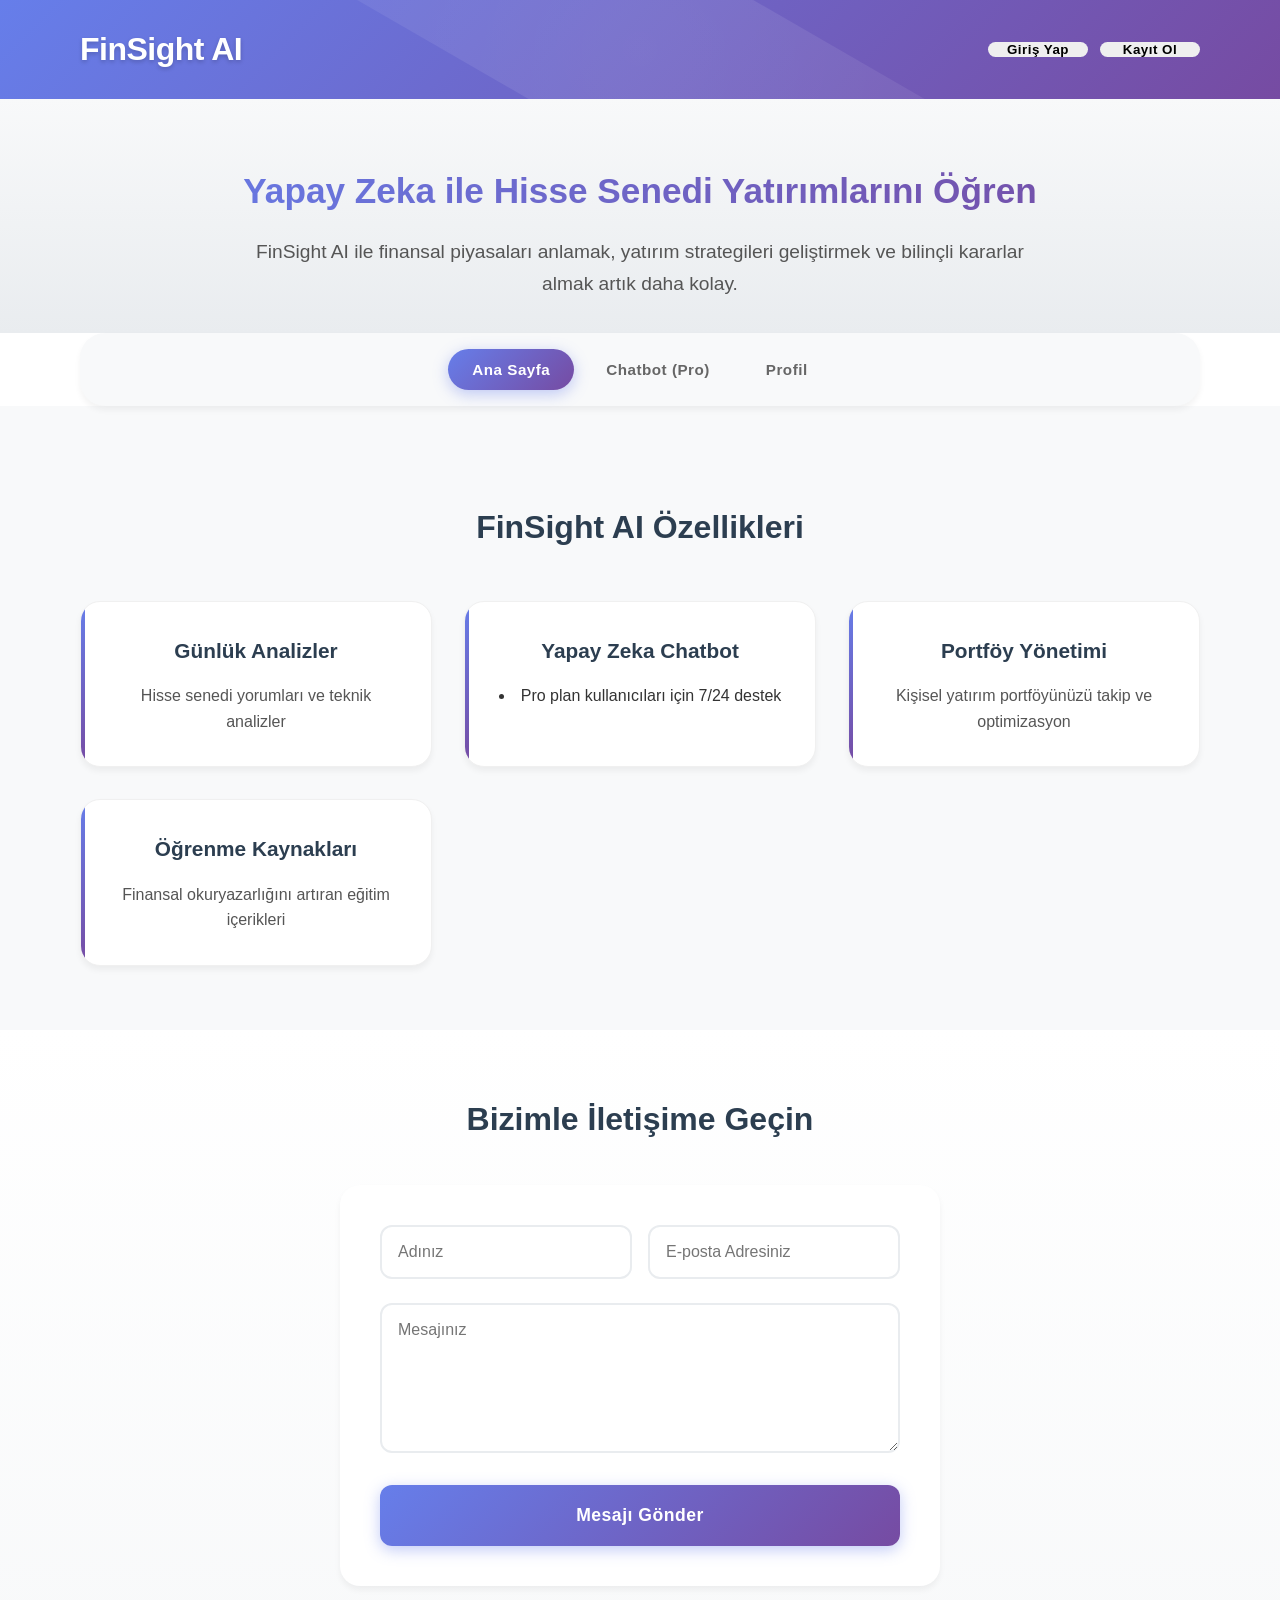
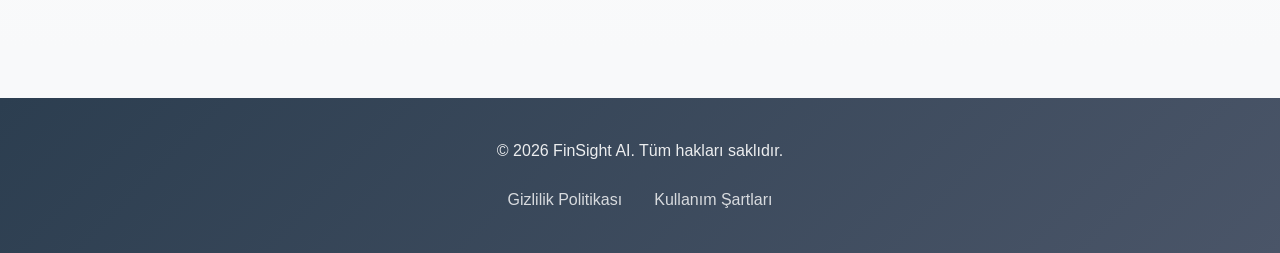
==== frontend/index.html @ 87b4d1ed "Start: New and modified Finsight AI" ====
<!DOCTYPE html>
<html lang="tr">
<head>
    <meta charset="UTF-8">
    <meta name="viewport" content="width=device-width, initial-scale=1.0">
    <title>FinSight AI</title>
    <link rel="stylesheet" href="css/style.css">
</head>
<body>
    <!-- Header with login/signup at top left -->
    <header>
        <div class="container">
            <div class="header-content">
                <h1>FinSight AI</h1>
                <div class="auth-buttons">
                    <button id="loginBtn">Giriş Yap</button>
                    <button id="signupBtn">Kayıt Ol</button>
                </div>
            </div>
        </div>
    </header>

    <!-- Main content -->
    <main>
        <!-- Hero section with minimal info -->
        <section class="hero">
            <div class="container">
                <h2>Yapay Zeka ile Hisse Senedi Yatırımlarını Öğren</h2>
                <p>FinSight AI ile finansal piyasaları anlamak, yatırım strategileri geliştirmek ve bilinçli kararlar almak artık daha kolay.</p>
            </div>
        </section>

        <!-- Tabbed interface -->
        <section class="tabs-section">
            <div class="container">
                <div class="tab-container">
                    <button class="tab-btn active" data-tab="home-tab">Ana Sayfa</button>
                    <button class="tab-btn" data-tab="chatbot-tab">Chatbot (Pro)</button>
                    <button class="tab-btn" data-tab="profile-tab">Profil</button>
                </div>
                
                <div class="tab-content" id="home-tab">
                    <div class="daily-stocks">
                        <h3>Günlük Hisse Yorumları</h3>
                        <p>Bugünün öne çıkan hisse senetleri ve analizleri:</p>
                        <ul class="stocks-list">
                            <li><span class="stock-name">THYAO</span> <span class="stock-change positive">+2.3%</span> - Havacılık sektöründe güçlü performans</li>
                            <li><span class="stock-name">AKBNK</span> <span class="stock-change negative">-0.8%</span> - Faiz kararları öncesi konsolidasyon</li>
                            <li><span class="stock-name">EREGL</span> <span class="stock-change positive">+1.5%</span> - Demir-çelik talebinde iyileşme</li>
                        </ul>
                        <p class="free-users-note">Bu özellik ücretsiz kullanıcılar için mevcuttur.</p>
                    </div>
                </div>
                
                <div class="tab-content" id="chatbot-tab">
                    <div class="pro-warning">
                        <h3>Yapay Zeka Destekli Danışman</h3>
                        <p>Bu özellik sadece Pro planda mevcuttur. FinSight AI Chatbot ile:</p>
                        <ul class="pro-features">
                            <li>7/24 finansal danışmanlık</li>
                            <li>Kişisel portföy önerileri</li>
                            <li>Piyasalarla ilgili anlık yanıtlar</li>
                            <li>Öğrenme modülleri ve eğitim içerikleri</li>
                        </ul>
                        <button class="primary-btn" id="upgradeBtn">Pro Plana Geç</button>
                    </div>
                    <div class="chatbot-placeholder">
                        <p>Chatbot arayüzü burada görünecektir.</p>
                    </div>
                </div>
                
                <div class="tab-content" id="profile-tab">
                    <div class="profile-section">
                        <h3>Profilim</h3>
                        <p>Bu bölüm, giriş yaptıktan sonra profil bilgilerinizi görüntüleyebileceğiniz ve güncelleyebileceğiniz bölümdür.</p>
                        <p class="login-required">Şu anda oturum açmadıysanız, lütfen giriş yapın.</p>
                        <form id="profileForm">
                            <div class="form-group">
                                <label for="fullName">Ad Soyad:</label>
                                <input type="text" id="fullName" placeholder="Adınız ve Soyadınız" required>
                            </div>
                            <div class="form-group">
                                <label for="email">E-posta:</label>
                                <input type="email" id="email" placeholder="E-posta adresiniz" required>
                            </div>
                            <div class="form-group">
                                <label for="phone">Telefon:</label>
                                <input type="tel" id="phone" placeholder="Telefon numaranız">
                            </div>
                            <div class="form-group">
                                <label for="bio">Hakkınızda:</label>
                                <textarea id="bio" placeholder="Kısa bir bio yazın" rows="4"></textarea>
                            </div>
                            <button type="submit" class="primary-btn">Profili Güncelle</button>
                        </form>
                    </div>
                </div>
            </div>
        </section>

        <!-- Features section -->
        <section class="features-section">
            <div class="container">
                <h2>FinSight AI Özellikleri</h2>
                <div class="features-grid">
                    <div class="feature-card">
                        <h4>Günlük Analizler</h4>
                        <p>Hisse senedi yorumları ve teknik analizler</p>
                    </div>
                    <div class="feature-card">
                        <h4>Yapay Zeka Chatbot</h4>
                        <li>Pro plan kullanıcıları için 7/24 destek</li>
                    </div>
                    <div class="feature-card">
                        <h4>Portföy Yönetimi</h4>
                        <p>Kişisel yatırım portföyünüzü takip ve optimizasyon</p>
                    </div>
                    <div class="feature-card">
                        <h4>Öğrenme Kaynakları</h4>
                        <p>Finansal okuryazarlığını artıran eğitim içerikleri</p>
                    </div>
                </div>
            </div>
        </section>

        <!-- Contact section -->
        <section class="contact-section">
            <div class="container">
                <h2>Bizimle İletişime Geçin</h2>
                <form id="contactForm">
                    <div class="form-row">
                        <input type="text" placeholder="Adınız" required>
                        <input type="email" placeholder="E-posta Adresiniz" required>
                    </div>
                    <textarea placeholder="Mesajınız" rows="5" required></textarea>
                    <button type="submit">Mesajı Gönder</button>
                </form>
            </div>
        </section>
    </main>

    <footer>
        <div class="container">
            <p>&copy; 2026 FinSight AI. Tüm hakları saklıdır.</p>
            <div class="footer-links">
                <a href="#">Gizlilik Politikası</a>
                <a href="#">Kullanım Şartları</a>
            </div>
        </div>
    </footer>

    <script src="js/script.js"></script>
</body>
</html>
---- frontend/css/style.css ----
* {
    margin: 0;
    padding: 0;
    box-sizing: border-box;
}

body {
    font-family: 'Segoe UI', Tahoma, Geneva, Verdana, sans-serif;
    line-height: 1.6;
    color: #333;
    background-color: #f8f9fa;
    overflow-x: hidden;
}

.container {
    width: 90%;
    max-width: 1200px;
    margin: 0 auto;
    padding: 0 1rem;
}

/* Header Styles */
header {
    background: linear-gradient(135deg, #667eea 0%, #764ba2 100%);
    color: white;
    padding: 1.5rem 0;
    position: relative;
    overflow: hidden;
}

header::before {
    content: '';
    position: absolute;
    top: -50%;
    left: -50%;
    width: 200%;
    height: 200%;
    background: radial-gradient(circle, rgba(255,255,255,0.1) 0%, transparent 70%);
    transform: rotate(30deg);
    animation: float 6s ease-in-out infinite;
}

.header-content {
    display: flex;
    justify-content: space-between;
    align-items: center;
    flex-wrap: wrap;
    gap: 1rem;
    position: relative;
    z-index: 2;
}

header h1 {
    font-size: 2rem;
    font-weight: 700;
    letter-spacing: -0.5px;
    text-shadow: 0 2px 4px rgba(0,0,0,0.2);
}

.auth-buttons {
    display: flex;
    gap: 0.75rem;
    flex-wrap: wrap;
}

.auth-buttons button {
    flex: 1;
    min-width: 100px;
    font-weight: 600;
    letter-spacing: 0.5px;
}

/* Button Styles */
button {
    cursor: pointer;
    font-family: inherit;
    transition: all 0.3s ease;
    border: none;
    border-radius: 50px;
    font-weight: 600;
    letter-spacing: 0.5px;
    position: relative;
    overflow: hidden;
}

button::after {
    content: '';
    position: absolute;
    top: 0;
    left: -100%;
    width: 100%;
    height: 100%;
    background: linear-gradient(90deg, transparent, rgba(255,255,255,0.2), transparent);
    transition: left 0.5s;
}

button:hover::after {
    left: 100%;
}

.primary-btn {
    background: linear-gradient(135deg, #ff9a9e 0%, #fad0c4 90%, #fad0c4 100%);
    color: #333;
    padding: 0.875rem 1.75rem;
    font-size: 1rem;
    box-shadow: 0 4px 15px rgba(255, 154, 158, 0.4);
}

.primary-btn:hover {
    background: linear-gradient(135deg, #fad0c4 0%, #ff9a9e 100%);
    transform: translateY(-3px);
    box-shadow: 0 6px 20px rgba(255, 154, 158, 0.6);
}

.secondary-btn {
    background: linear-gradient(135deg, #a8edea 0%, #fed6e3 100%);
    color: #333;
    padding: 0.875rem 1.75rem;
    font-size: 1rem;
    box-shadow: 0 4px 15px rgba(168, 237, 234, 0.4);
}

.secondary-btn:hover {
    background: linear-gradient(135deg, #fed6e3 0%, #a8edea 100%);
    transform: translateY(-3px);
    box-shadow: 0 6px 20px rgba(168, 237, 234, 0.6);
}

/* Hero Section */
.hero {
    text-align: center;
    padding: 4rem 0 2rem;
    background: linear-gradient(to bottom, #f8f9fa, #e9ecef);
}

.hero h2 {
    font-size: 2.2rem;
    margin-bottom: 1rem;
    color: #2c3e50;
    background: linear-gradient(to right, #667eea, #764ba2);
    -webkit-background-clip: text;
    background-clip: text;
    -webkit-text-fill-color: transparent;
}

.hero p {
    font-size: 1.2rem;
    color: #555;
    max-width: 800px;
    margin: 0 auto;
    line-height: 1.7;
}

/* Tabs Section */
.tabs-section {
    background-color: white;
}

.tab-container {
    display: flex;
    justify-content: center;
    margin-bottom: 2rem;
    flex-wrap: wrap;
    gap: 0.5rem;
    background-color: #f8f9fa;
    padding: 1rem;
    border-radius: 25px;
    box-shadow: 0 4px 6px rgba(0,0,0,0.05);
}

.tab-btn {
    background: transparent;
    border: none;
    padding: 0.75rem 1.5rem;
    border-radius: 30px;
    cursor: pointer;
    font-weight: 600;
    font-size: 0.95rem;
    transition: all 0.3s ease;
    position: relative;
    overflow: hidden;
    color: #666;
}

.tab-btn:hover {
    color: #333;
    background-color: rgba(102, 126, 234, 0.1);
}

.tab-btn.active {
    background: linear-gradient(135deg, #667eea 0%, #764ba2 100%);
    color: white;
    box-shadow: 0 4px 15px rgba(102, 126, 234, 0.4);
}

.tab-btn.active::after {
    left: 100%;
}

.tab-content {
    display: none;
    animation: fadeIn 0.5s ease-in;
}

.tab-content.active {
    display: block;
}

@keyframes fadeIn {
    from { opacity: 0; transform: translateY(10px); }
    to { opacity: 1; transform: translateY(0); }
}

/* Daily Stocks */
.daily-stocks {
    background-color: #f8f9fa;
    border-radius: 20px;
    padding: 2rem;
    margin-bottom: 2rem;
    box-shadow: 0 4px 6px rgba(0,0,0,0.05);
    border: 1px solid #e9ecef;
}

.daily-stocks h3 {
    color: #2c3e50;
    margin-top: 0;
    margin-bottom: 1.5rem;
    display: flex;
    align-items: center;
    gap: 0.5rem;
}

.daily-stocks h3::before {
    content: '📈';
    font-size: 1.2rem;
}

.stocks-list {
    list-style: none;
    margin: 1.5rem 0;
}

.stocks-list li {
    display: flex;
    justify-content: space-between;
    align-items: center;
    padding: 1rem;
    background: white;
    margin-bottom: 0.75rem;
    border-radius: 15px;
    box-shadow: 0 2px 8px rgba(0,0,0,0.08);
    transition: all 0.3s ease;
}

.stocks-list li:hover {
    transform: translateY(-3px);
    box-shadow: 0 6px 15px rgba(0,0,0,0.12);
}

.stock-name {
    font-weight: 600;
    font-size: 1.1rem;
    color: #2c3e50;
}

.stock-change {
    font-weight: 700;
    font-size: 1rem;
    padding: 0.25rem 0.75rem;
    border-radius: 20px;
}

.stock-change.positive {
    background-color: #d4edda;
    color: #155724;
}

.stock-change.negative {
    background-color: #f8d7da;
    color: #721c24;
}

.free-users-note {
    text-align: center;
    color: #6c757d;
    font-style: italic;
    margin-top: 1.5rem;
    padding-top: 1rem;
    border-top: 1px dashed #dee2e6;
}

/* Pro Warning */
.pro-warning {
    background: linear-gradient(135deg, #ffeaa7 0%, #fab1a0 100%);
    border-left: 4px solid #e17055;
    padding: 1.5rem;
    margin: 2rem 0;
    border-radius: 0 15px 15px 0;
    position: relative;
    overflow: hidden;
    box-shadow: 0 4px 6px rgba(0,0,0,0.1);
}

.pro-warning::before {
    content: '💎';
    position: absolute;
    top: -10px;
    right: -10px;
    width: 50px;
    height: 50px;
    background: rgba(255,255,255,0.2);
    border-radius: 50%;
    display: flex;
    align-items: center;
    justify-content: center;
    font-size: 1.5rem;
}

.pro-warning h3 {
    color: #2c3e50;
    margin-top: 0;
    margin-bottom: 1rem;
    display: flex;
    align-items: center;
    gap: 0.5rem;
}

.pro-warning h3::before {
    content: '🤖';
    font-size: 1.2rem;
}

.pro-warning p {
    margin: 0 0 1rem 0;
    color: #2c3e50;
    line-height: 1.6;
}

.pro-features {
    list-style: none;
    margin: 1rem 0;
    padding-left: 0;
}

.pro-features li {
    padding: 0.5rem 0;
    border-bottom: 1px solid rgba(255,255,255,0.3);
    display: flex;
    align-items: center;
    gap: 0.5rem;
}

.pro-features li::before {
    content: '✓';
    color: white;
    font-weight: bold;
}

.chatbot-placeholder {
    text-align: center;
    padding: 3rem;
    color: #6c757d;
    font-style: italic;
    background: linear-gradient(135deg, #f5f7fa 0%, #c3cfe2 100%);
    border-radius: 15px;
}

/* Profile Section */
.profile-section {
    background-color: #f8f9fa;
    border-radius: 20px;
    padding: 2rem;
    margin-bottom: 2rem;
    box-shadow: 0 4px 6px rgba(0,0,0,0.05);
    border: 1px solid #e9ecef;
}

.profile-section h3 {
    color: #2c3e50;
    margin-top: 0;
    margin-bottom: 1.5rem;
    display: flex;
    align-items: center;
    gap: 0.5rem;
}

.profile-section h3::before {
    content: '👤';
    font-size: 1.2rem;
}

.login-required {
    text-align: center;
    color: #6c757d;
    font-style: italic;
    margin: 1.5rem 0;
}

/* Form Styles */
.form-group {
    margin-bottom: 1.5rem;
}

.form-group label {
    display: block;
    margin-bottom: 0.5rem;
    font-weight: 600;
    color: #2c3e50;
}

.form-group input,
.form-group textarea {
    width: 100%;
    padding: 0.875rem;
    border: 2px solid #e9ecef;
    border-radius: 12px;
    font-family: inherit;
    font-size: 1rem;
    transition: all 0.3s ease;
    background-color: white;
}

.form-group input:focus,
.form-group textarea:focus {
    outline: none;
    border-color: #667eea;
    box-shadow: 0 0 0 3px rgba(102, 126, 234, 0.25);
}

.form-group textarea {
    resize: vertical;
    min-height: 120px;
}

/* Features Section */
.features-section {
    padding: 4rem 0;
    background-color: #f8f9fa;
}

.features-section h2 {
    text-align: center;
    margin-bottom: 3rem;
    color: #2c3e50;
    font-size: 2rem;
}

.features-grid {
    display: grid;
    grid-template-columns: repeat(auto-fit, minmax(280px, 1fr));
    gap: 2rem;
}

.feature-card {
    background: white;
    border-radius: 20px;
    padding: 2rem;
    text-align: center;
    box-shadow: 0 4px 6px rgba(0,0,0,0.05);
    transition: all 0.4s ease;
    border: 1px solid #f0f0f0;
    position: relative;
    overflow: hidden;
}

.feature-card:hover {
    transform: translateY(-8px);
    box-shadow: 0 12px 25px rgba(0,0,0,0.15);
    border-color: #e0e0e0;
}

.feature-card::before {
    content: '';
    position: absolute;
    top: 0;
    left: 0;
    width: 4px;
    height: 100%;
    background: linear-gradient(135deg, #667eea 0%, #764ba2 100%);
}

.feature-card h4 {
    color: #2c3e50;
    margin-bottom: 1rem;
    display: flex;
    align-items: center;
    justify-content: center;
    gap: 0.5rem;
    font-size: 1.3rem;
}

.feature-card p {
    color: #555;
    line-height: 1.6;
}

/* Contact Section */
.contact-section {
    padding: 4rem 0;
    background: linear-gradient(to bottom, #ffffff, #f8f9fa);
}

.contact-section h2 {
    text-align: center;
    margin-bottom: 2.5rem;
    color: #2c3e50;
    font-size: 2rem;
}

#contactForm {
    max-width: 600px;
    margin: 0 auto;
    background: white;
    padding: 2.5rem;
    border-radius: 20px;
    box-shadow: 0 4px 6px rgba(0,0,0,0.05);
}

.form-row {
    display: flex;
    gap: 1rem;
    margin-bottom: 1.5rem;
}

.form-row input {
    flex: 1;
}

#contactForm input,
#contactForm textarea {
    width: 100%;
    padding: 1rem;
    border: 2px solid #e9ecef;
    border-radius: 12px;
    font-family: inherit;
    font-size: 1rem;
    transition: all 0.3s ease;
}

#contactForm input:focus,
#contactForm textarea:focus {
    outline: none;
    border-color: #667eea;
    box-shadow: 0 0 0 3px rgba(102, 126, 234, 0.25);
}

#contactForm textarea {
    resize: vertical;
    min-height: 150px;
    margin-bottom: 1.5rem;
}

#contactForm button[type="submit"] {
    width: 100%;
    padding: 1.25rem;
    font-size: 1.1rem;
    font-weight: 600;
    background: linear-gradient(135deg, #667eea 0%, #764ba2 100%);
    color: white;
    border: none;
    border-radius: 12px;
    cursor: pointer;
    transition: all 0.3s ease;
    box-shadow: 0 4px 15px rgba(102, 126, 234, 0.4);
}

#contactForm button[type="submit"]:hover {
    transform: translateY(-3px);
    box-shadow: 0 6px 20px rgba(102, 126, 234, 0.6);
}

/* Footer */
footer {
    background: linear-gradient(135deg, #2c3e50 0%, #4a5568 100%);
    color: white;
    padding: 2.5rem 0;
    margin-top: 3rem;
}

footer .container {
    display: flex;
    flex-direction: column;
    align-items: center;
    text-align: center;
    gap: 1.5rem;
}

footer p {
    margin: 0;
    opacity: 0.9;
}

.footer-links {
    display: flex;
    gap: 2rem;
    flex-wrap: wrap;
}

.footer-links a {
    color: rgba(255,255,255,0.8);
    text-decoration: none;
    font-weight: 500;
    transition: color 0.3s;
}

.footer-links a:hover {
    color: white;
    text-decoration: underline;
}

/* Animations */
@keyframes float {
    0% {
        transform: rotate(30deg) translate(0, 0);
    }
    50% {
        transform: rotate(30deg) translate(20px, 20px);
    }
    100% {
        transform: rotate(30deg) translate(0, 0);
    }
}

/* Responsive Design */
@media (max-width: 768px) {
    .header-content {
        flex-direction: column;
        text-align: center;
    }
    
    .auth-buttons {
        justify-content: center;
        width: 100%;
    }
    
    .hero h2 {
        font-size: 1.8rem;
    }
    
    .hero p {
        font-size: 1.1rem;
    }
    
    .tab-container {
        flex-direction: column;
        align-items: stretch;
    }
    
    .tab-btn {
        width: 100%;
        text-align: center;
        padding: 1rem;
    }
    
    .form-row {
        flex-direction: column;
    }
    
    .features-grid {
        grid-template-columns: 1fr;
    }
    
    footer .container {
        text-align: center;
    }
    
    .footer-links {
        justify-content: center;
    }
}

@media (max-width: 480px) {
    .container {
        padding: 0 0.75rem;
    }
    
    header h1 {
        font-size: 1.5rem;
    }
    
    .hero h2 {
        font-size: 1.5rem;
    }
    
    .features-section h2,
    .contact-section h2 {
        font-size: 1.8rem;
    }
    
    .daily-stocks,
    .profile-section {
        padding: 1.5rem;
    }
}
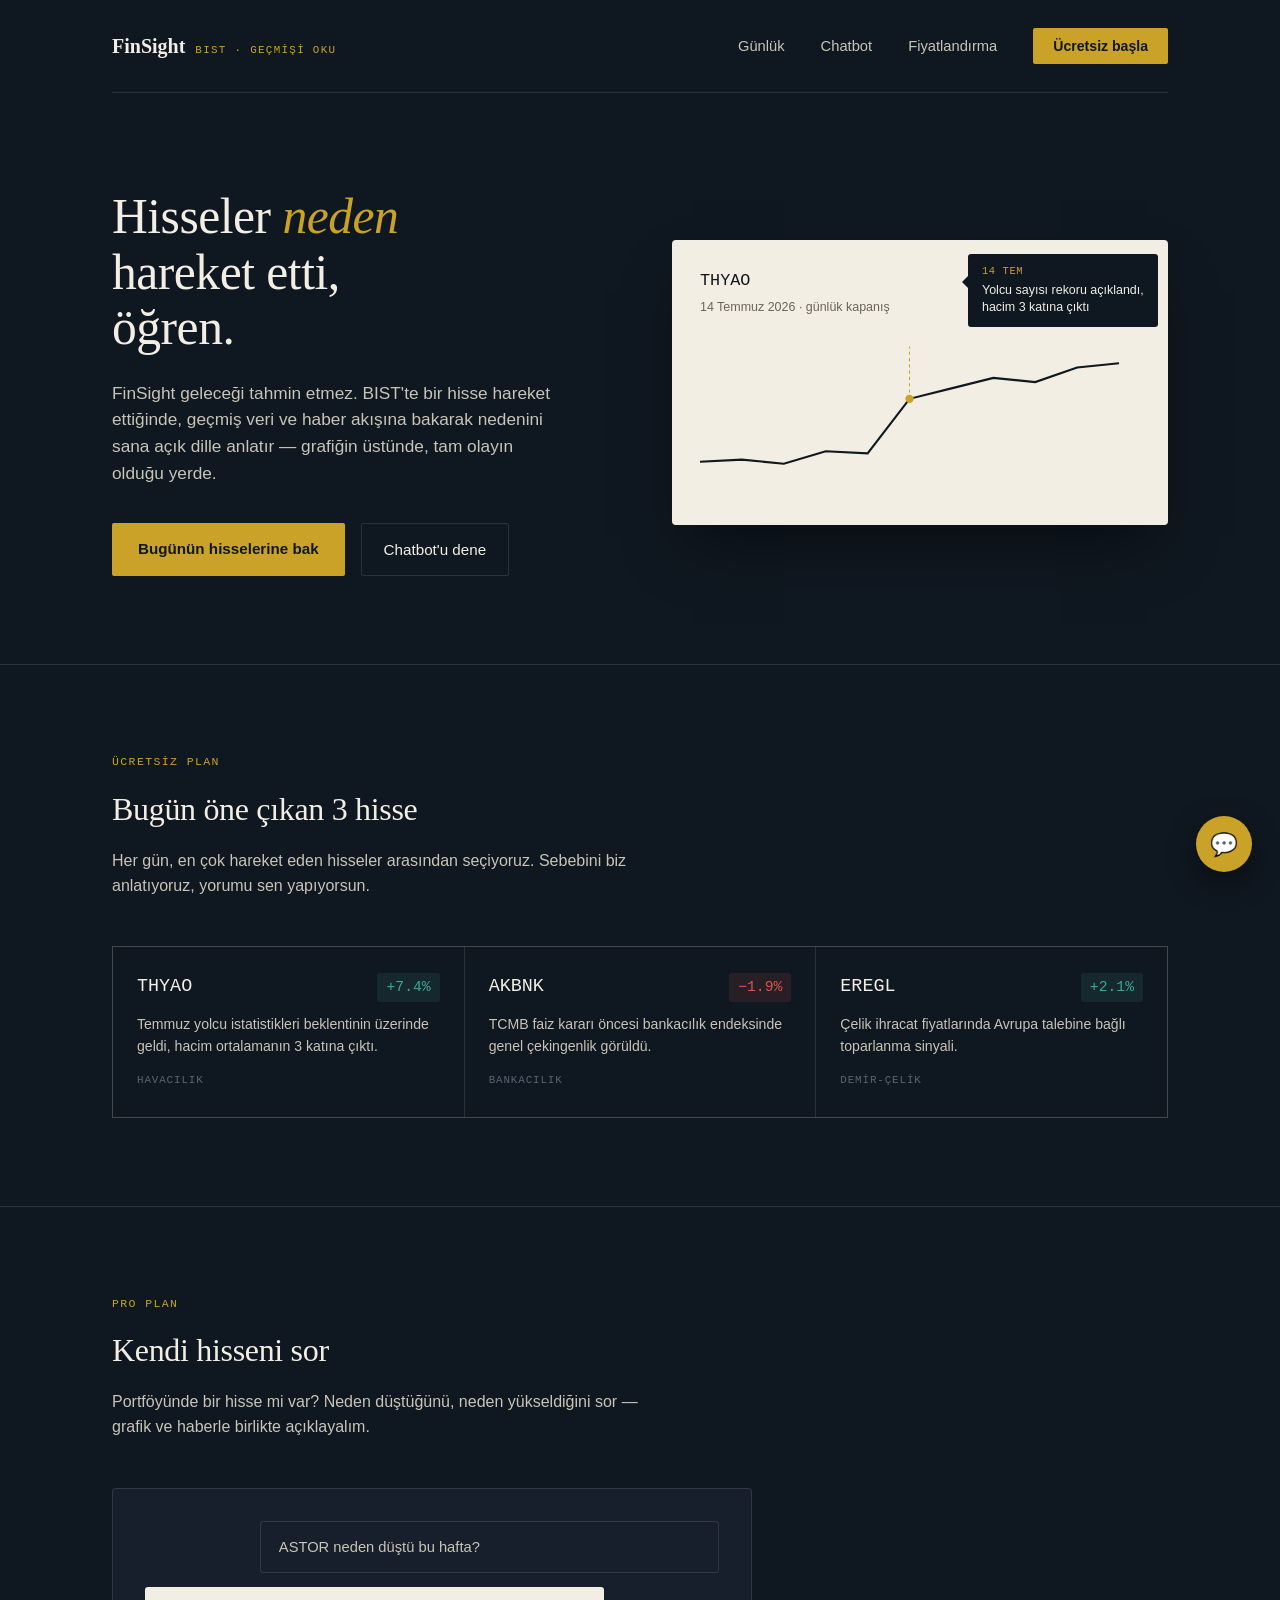
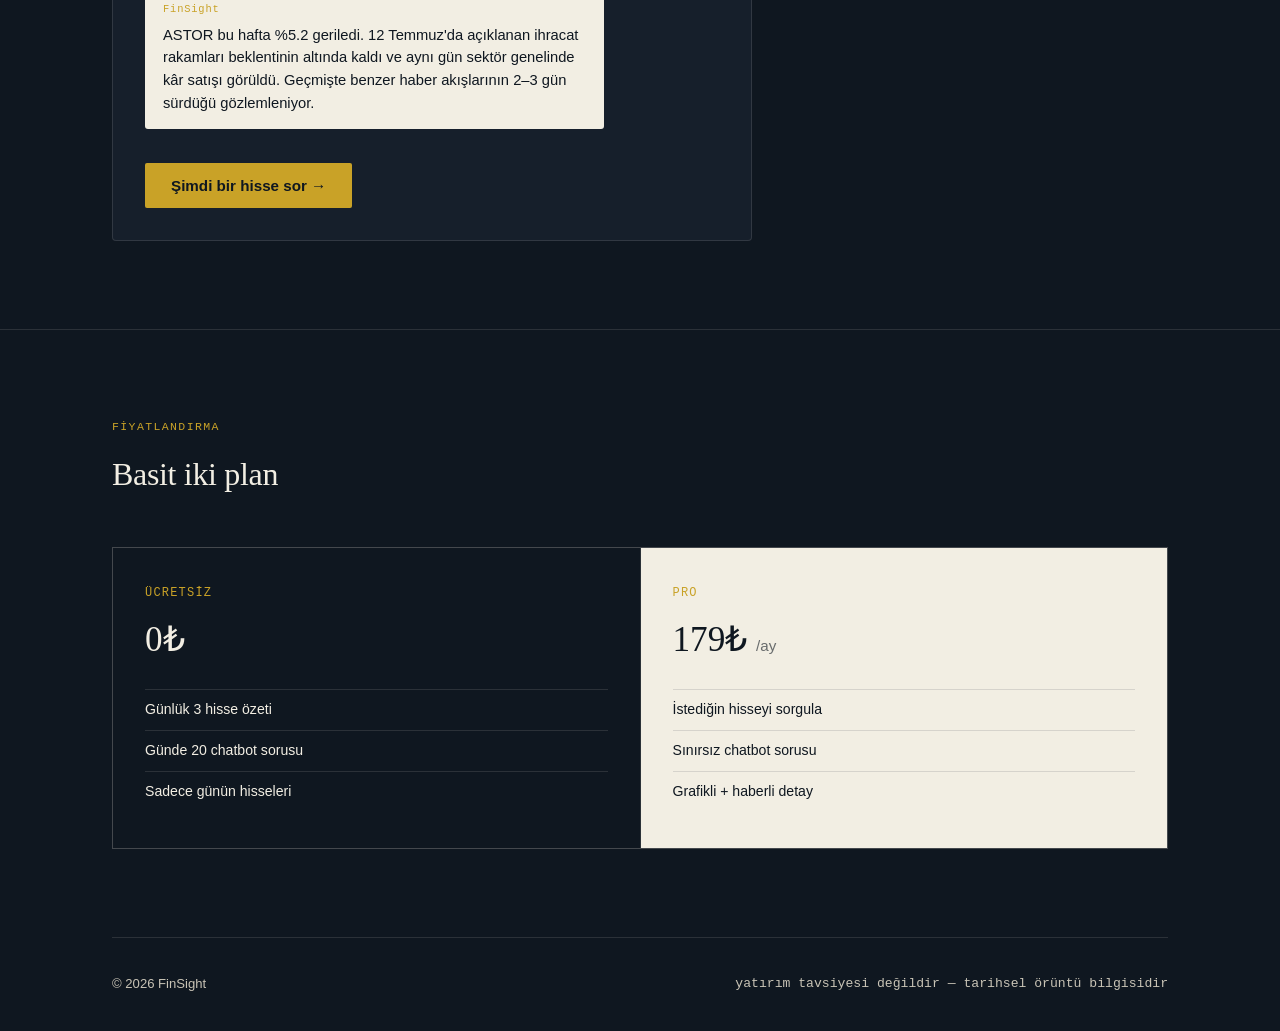
==== commit 5cb3742a: "Proje yapisi duzenlendi ve backend/frontend dosyalari esitlendi" ====
--- a/frontend/index.html
+++ b/frontend/index.html
@@ -1,154 +1,188 @@
 <!DOCTYPE html>
 <html lang="tr">
 <head>
-    <meta charset="UTF-8">
-    <meta name="viewport" content="width=device-width, initial-scale=1.0">
-    <title>FinSight AI</title>
-    <link rel="stylesheet" href="css/style.css">
+<meta charset="UTF-8">
+<meta name="viewport" content="width=device-width, initial-scale=1.0">
+<title>FinSight — BIST hareketlerini geçmişten oku</title>
+<link rel="preconnect" href="https://fonts.googleapis.com">
+<link rel="preconnect" href="https://fonts.gstatic.com" crossorigin>
+<link href="https://fonts.googleapis.com/css2?family=Fraunces:opsz,wght@9..144,400;9..144,500;9..144,600&family=Inter:wght@400;500;600&family=IBM+Plex+Mono:wght@400;500&display=swap" rel="stylesheet">
+<!-- CSS Dosyasını Bağlıyoruz -->
+<link rel="stylesheet" href="css/style.css">
 </head>
 <body>
-    <!-- Header with login/signup at top left -->
-    <header>
-        <div class="container">
-            <div class="header-content">
-                <h1>FinSight AI</h1>
-                <div class="auth-buttons">
-                    <button id="loginBtn">Giriş Yap</button>
-                    <button id="signupBtn">Kayıt Ol</button>
-                </div>
-            </div>
+
+<div class="wrap">
+  <nav>
+    <div class="logo">FinSight <span class="eyebrow">BIST · geçmişi oku</span></div>
+    <div class="nav-links" id="navLinks">
+      <a href="#gunluk" data-section="gunluk">Günlük</a>
+      <a href="#chatbot" data-section="chatbot">Chatbot</a>
+      <a href="#fiyat" data-section="fiyat">Fiyatlandırma</a>
+      <button class="nav-cta" id="ctaBtn">Ücretsiz başla</button>
+    </div>
+    <button class="nav-toggle" id="navToggle" aria-label="Menü">☰</button>
+  </nav>
+
+  <section class="hero">
+    <div>
+      <h1 class="display">Hisseler <em>neden</em><br>hareket etti,<br>öğren.</h1>
+      <p>FinSight geleceği tahmin etmez. BIST'te bir hisse hareket ettiğinde, geçmiş veri ve haber akışına bakarak nedenini sana açık dille anlatır — grafiğin üstünde, tam olayın olduğu yerde.</p>
+      <div class="hero-ctas">
+        <a class="btn-primary" href="#gunluk">Bugünün hisselerine bak</a>
+        <a class="btn-ghost" href="#chatbot">Chatbot'u dene</a>
+      </div>
+    </div>
+    <div class="chart-card">
+      <div class="ticker-row">
+        <span class="ticker">THYAO</span>
+        <span class="chg">+7.4%</span>
+      </div>
+      <div class="date">14 Temmuz 2026 · günlük kapanış</div>
+      <svg class="chart-svg" viewBox="0 0 420 160">
+        <polyline points="0,120 40,118 80,122 120,110 160,112 200,60 240,50 280,40 320,44 360,30 400,26"
+          fill="none" stroke="#0F1720" stroke-width="2"/>
+        <circle cx="200" cy="60" r="4" fill="#C9A227"/>
+        <line x1="200" y1="60" x2="200" y2="10" stroke="#C9A227" stroke-width="1" stroke-dasharray="3,3"/>
+      </svg>
+      <div class="callout" style="top:14px; right:10px;">
+        <span class="lbl">14 Tem</span>
+        Yolcu sayısı rekoru açıklandı, hacim 3 katına çıktı
+      </div>
+    </div>
+  </section>
+</div>
+
+<section class="section" id="gunluk">
+  <div class="wrap">
+    <div class="section-head">
+      <span class="kicker">Ücretsiz plan</span>
+      <h2 class="display">Bugün öne çıkan 3 hisse</h2>
+      <p>Her gün, en çok hareket eden hisseler arasından seçiyoruz. Sebebini biz anlatıyoruz, yorumu sen yapıyorsun.</p>
+    </div>
+    <div class="stock-grid">
+      <div class="stock-card" data-symbol="THYAO" data-summary="THYAO bugün %7.4 yükseldi. Temmuz yolcu istatistikleri beklentinin üzerinde geldi, hacim ortalamanın 3 katına çıktı.">
+        <div class="row1"><span class="sym">THYAO</span><span class="pct up">+7.4%</span></div>
+        <p class="why">Temmuz yolcu istatistikleri beklentinin üzerinde geldi, hacim ortalamanın 3 katına çıktı.</p>
+        <span class="tag">havacılık</span>
+      </div>
+      <div class="stock-card" data-symbol="AKBNK" data-summary="AKBNK bugün %1.9 geriledi. TCMB faiz kararı öncesi bankacılık endeksinde genel çekingenlik görüldü.">
+        <div class="row1"><span class="sym">AKBNK</span><span class="pct down">−1.9%</span></div>
+        <p class="why">TCMB faiz kararı öncesi bankacılık endeksinde genel çekingenlik görüldü.</p>
+        <span class="tag">bankacılık</span>
+      </div>
+      <div class="stock-card" data-symbol="EREGL" data-summary="EREGL bugün %2.1 yükseldi. Çelik ihracat fiyatlarında Avrupa talebine bağlı toparlanma sinyali var.">
+        <div class="row1"><span class="sym">EREGL</span><span class="pct up">+2.1%</span></div>
+        <p class="why">Çelik ihracat fiyatlarında Avrupa talebine bağlı toparlanma sinyali.</p>
+        <span class="tag">demir-çelik</span>
+      </div>
+    </div>
+  </div>
+</section>
+
+<section class="section" id="chatbot">
+  <div class="wrap">
+    <div class="section-head">
+      <span class="kicker">Pro plan</span>
+      <h2 class="display">Kendi hisseni sor</h2>
+      <p>Portföyünde bir hisse mi var? Neden düştüğünü, neden yükseldiğini sor — grafik ve haberle birlikte açıklayalım.</p>
+    </div>
+    <div class="chat-mock">
+      <div class="bubble-log">
+        <div class="bubble user">ASTOR neden düştü bu hafta?</div>
+        <div class="bubble bot">
+          <span class="lbl">FinSight</span>
+          ASTOR bu hafta %5.2 geriledi. 12 Temmuz'da açıklanan ihracat rakamları beklentinin altında kaldı ve aynı gün sektör genelinde kâr satışı görüldü. Geçmişte benzer haber akışlarının 2–3 gün sürdüğü gözlemleniyor.
         </div>
-    </header>
+      </div>
+      <button class="btn-primary" id="openChatFromSection" style="margin-top:20px;">Şimdi bir hisse sor →</button>
+    </div>
+  </div>
+</section>
 
-    <!-- Main content -->
-    <main>
-        <!-- Hero section with minimal info -->
-        <section class="hero">
-            <div class="container">
-                <h2>Yapay Zeka ile Hisse Senedi Yatırımlarını Öğren</h2>
-                <p>FinSight AI ile finansal piyasaları anlamak, yatırım strategileri geliştirmek ve bilinçli kararlar almak artık daha kolay.</p>
-            </div>
-        </section>
+<section class="section" id="fiyat">
+  <div class="wrap">
+    <div class="section-head">
+      <span class="kicker">Fiyatlandırma</span>
+      <h2 class="display">Basit iki plan</h2>
+    </div>
+    <div class="price-grid">
+      <div class="price-card">
+        <div class="plan">Ücretsiz</div>
+        <div class="amount">0₺</div>
+        <ul>
+          <li>Günlük 3 hisse özeti</li>
+          <li>Günde 20 chatbot sorusu</li>
+          <li>Sadece günün hisseleri</li>
+        </ul>
+      </div>
+      <div class="price-card pro">
+        <div class="plan">Pro</div>
+        <div class="amount">179₺ <span>/ay</span></div>
+        <ul>
+          <li>İstediğin hisseyi sorgula</li>
+          <li>Sınırsız chatbot sorusu</li>
+          <li>Grafikli + haberli detay</li>
+        </ul>
+      </div>
+    </div>
+  </div>
+</section>
 
-        <!-- Tabbed interface -->
-        <section class="tabs-section">
-            <div class="container">
-                <div class="tab-container">
-                    <button class="tab-btn active" data-tab="home-tab">Ana Sayfa</button>
-                    <button class="tab-btn" data-tab="chatbot-tab">Chatbot (Pro)</button>
-                    <button class="tab-btn" data-tab="profile-tab">Profil</button>
-                </div>
-                
-                <div class="tab-content" id="home-tab">
-                    <div class="daily-stocks">
-                        <h3>Günlük Hisse Yorumları</h3>
-                        <p>Bugünün öne çıkan hisse senetleri ve analizleri:</p>
-                        <ul class="stocks-list">
-                            <li><span class="stock-name">THYAO</span> <span class="stock-change positive">+2.3%</span> - Havacılık sektöründe güçlü performans</li>
-                            <li><span class="stock-name">AKBNK</span> <span class="stock-change negative">-0.8%</span> - Faiz kararları öncesi konsolidasyon</li>
-                            <li><span class="stock-name">EREGL</span> <span class="stock-change positive">+1.5%</span> - Demir-çelik talebinde iyileşme</li>
-                        </ul>
-                        <p class="free-users-note">Bu özellik ücretsiz kullanıcılar için mevcuttur.</p>
-                    </div>
-                </div>
-                
-                <div class="tab-content" id="chatbot-tab">
-                    <div class="pro-warning">
-                        <h3>Yapay Zeka Destekli Danışman</h3>
-                        <p>Bu özellik sadece Pro planda mevcuttur. FinSight AI Chatbot ile:</p>
-                        <ul class="pro-features">
-                            <li>7/24 finansal danışmanlık</li>
-                            <li>Kişisel portföy önerileri</li>
-                            <li>Piyasalarla ilgili anlık yanıtlar</li>
-                            <li>Öğrenme modülleri ve eğitim içerikleri</li>
-                        </ul>
-                        <button class="primary-btn" id="upgradeBtn">Pro Plana Geç</button>
-                    </div>
-                    <div class="chatbot-placeholder">
-                        <p>Chatbot arayüzü burada görünecektir.</p>
-                    </div>
-                </div>
-                
-                <div class="tab-content" id="profile-tab">
-                    <div class="profile-section">
-                        <h3>Profilim</h3>
-                        <p>Bu bölüm, giriş yaptıktan sonra profil bilgilerinizi görüntüleyebileceğiniz ve güncelleyebileceğiniz bölümdür.</p>
-                        <p class="login-required">Şu anda oturum açmadıysanız, lütfen giriş yapın.</p>
-                        <form id="profileForm">
-                            <div class="form-group">
-                                <label for="fullName">Ad Soyad:</label>
-                                <input type="text" id="fullName" placeholder="Adınız ve Soyadınız" required>
-                            </div>
-                            <div class="form-group">
-                                <label for="email">E-posta:</label>
-                                <input type="email" id="email" placeholder="E-posta adresiniz" required>
-                            </div>
-                            <div class="form-group">
-                                <label for="phone">Telefon:</label>
-                                <input type="tel" id="phone" placeholder="Telefon numaranız">
-                            </div>
-                            <div class="form-group">
-                                <label for="bio">Hakkınızda:</label>
-                                <textarea id="bio" placeholder="Kısa bir bio yazın" rows="4"></textarea>
-                            </div>
-                            <button type="submit" class="primary-btn">Profili Güncelle</button>
-                        </form>
-                    </div>
-                </div>
-            </div>
-        </section>
+<div class="wrap">
+  <footer>
+    <span>© 2026 FinSight</span>
+    <span class="mono">yatırım tavsiyesi değildir — tarihsel örüntü bilgisidir</span>
+  </footer>
+</div>
 
-        <!-- Features section -->
-        <section class="features-section">
-            <div class="container">
-                <h2>FinSight AI Özellikleri</h2>
-                <div class="features-grid">
-                    <div class="feature-card">
-                        <h4>Günlük Analizler</h4>
-                        <p>Hisse senedi yorumları ve teknik analizler</p>
-                    </div>
-                    <div class="feature-card">
-                        <h4>Yapay Zeka Chatbot</h4>
-                        <li>Pro plan kullanıcıları için 7/24 destek</li>
-                    </div>
-                    <div class="feature-card">
-                        <h4>Portföy Yönetimi</h4>
-                        <p>Kişisel yatırım portföyünüzü takip ve optimizasyon</p>
-                    </div>
-                    <div class="feature-card">
-                        <h4>Öğrenme Kaynakları</h4>
-                        <p>Finansal okuryazarlığını artıran eğitim içerikleri</p>
-                    </div>
-                </div>
-            </div>
-        </section>
+<!-- Floating chat widget -->
+<button class="fab" id="fabBtn" aria-label="Chatbot'u aç">
+  <span class="fab-icon">💬</span>
+</button>
 
-        <!-- Contact section -->
-        <section class="contact-section">
-            <div class="container">
-                <h2>Bizimle İletişime Geçin</h2>
-                <form id="contactForm">
-                    <div class="form-row">
-                        <input type="text" placeholder="Adınız" required>
-                        <input type="email" placeholder="E-posta Adresiniz" required>
-                    </div>
-                    <textarea placeholder="Mesajınız" rows="5" required></textarea>
-                    <button type="submit">Mesajı Gönder</button>
-                </form>
-            </div>
-        </section>
-    </main>
+<div class="panel-overlay" id="panelOverlay"></div>
+<aside class="side-panel" id="sidePanel">
+  <div class="panel-header">
+    <div class="panel-title">
+      <span class="display">FinSight</span>
+      <span class="plan-badge" id="planBadge">Misafir</span>
+    </div>
+    <button class="panel-close" id="panelClose">✕</button>
+  </div>
 
-    <footer>
-        <div class="container">
-            <p>&copy; 2026 FinSight AI. Tüm hakları saklıdır.</p>
-            <div class="footer-links">
-                <a href="#">Gizlilik Politikası</a>
-                <a href="#">Kullanım Şartları</a>
-            </div>
-        </div>
-    </footer>
+  <!-- Login view -->
+  <div class="panel-body" id="loginView">
+    <p class="panel-lead">Giriş yap, günlük 20 soru hakkınla sınırsız hisse sorgula.</p>
+    <div class="auth-form">
+      <label>E-posta</label>
+      <input type="email" id="authEmail" placeholder="ornek@eposta.com">
+      <label>Şifre</label>
+      <input type="password" id="authPassword" placeholder="••••••••">
+      <button class="btn-primary" id="authSubmit" style="width:100%;margin-top:6px;">Giriş yap</button>
+      <button class="btn-ghost" id="authGoogle" style="width:100%;">Google ile devam et</button>
+      <button class="link-btn" id="authSwitchSignup">Hesabın yok mu? Kayıt ol</button>
+    </div>
+    <div class="panel-divider">veya</div>
+    <button class="link-btn" id="continueGuest">Giriş yapmadan devam et (3 ücretsiz soru)</button>
+  </div>
 
-    <script src="js/script.js"></script>
+  <!-- Chat view -->
+  <div class="panel-body panel-chat" id="chatView" style="display:none;">
+    <div class="usage-row">
+      <span id="usageText">0/3 soru kullanıldı</span>
+      <button class="link-btn small" id="logoutBtn">Çıkış yap</button>
+    </div>
+    <div class="bubble-log" id="chatLog"></div>
+    <div class="chat-input-row">
+      <input type="text" id="chatInput" placeholder="Bir hisse sor, örn: THYAO neden yükseldi?">
+      <button class="chat-send" id="chatSend">Sor</button>
+    </div>
+    <div class="chat-hint">demo modu — gerçek cevaplar backend bağlanınca gelecek</div>
+  </div>
+</aside>
+
+<!-- JS Dosyasını Bağlıyoruz -->
+<script src="js/app.js"></script>
 </body>
 </html>
--- a/frontend/css/style.css
+++ b/frontend/css/style.css
@@ -1,694 +1,235 @@
-* {
-    margin: 0;
-    padding: 0;
-    box-sizing: border-box;
-}
-
-body {
-    font-family: 'Segoe UI', Tahoma, Geneva, Verdana, sans-serif;
-    line-height: 1.6;
-    color: #333;
-    background-color: #f8f9fa;
-    overflow-x: hidden;
-}
-
-.container {
-    width: 90%;
-    max-width: 1200px;
-    margin: 0 auto;
-    padding: 0 1rem;
-}
-
-/* Header Styles */
-header {
-    background: linear-gradient(135deg, #667eea 0%, #764ba2 100%);
-    color: white;
-    padding: 1.5rem 0;
-    position: relative;
-    overflow: hidden;
-}
-
-header::before {
-    content: '';
-    position: absolute;
-    top: -50%;
-    left: -50%;
-    width: 200%;
-    height: 200%;
-    background: radial-gradient(circle, rgba(255,255,255,0.1) 0%, transparent 70%);
-    transform: rotate(30deg);
-    animation: float 6s ease-in-out infinite;
-}
-
-.header-content {
-    display: flex;
-    justify-content: space-between;
-    align-items: center;
-    flex-wrap: wrap;
-    gap: 1rem;
-    position: relative;
-    z-index: 2;
-}
-
-header h1 {
-    font-size: 2rem;
-    font-weight: 700;
-    letter-spacing: -0.5px;
-    text-shadow: 0 2px 4px rgba(0,0,0,0.2);
-}
-
-.auth-buttons {
-    display: flex;
-    gap: 0.75rem;
-    flex-wrap: wrap;
-}
-
-.auth-buttons button {
-    flex: 1;
-    min-width: 100px;
-    font-weight: 600;
-    letter-spacing: 0.5px;
-}
-
-/* Button Styles */
-button {
-    cursor: pointer;
-    font-family: inherit;
-    transition: all 0.3s ease;
-    border: none;
-    border-radius: 50px;
-    font-weight: 600;
-    letter-spacing: 0.5px;
-    position: relative;
-    overflow: hidden;
-}
-
-button::after {
-    content: '';
-    position: absolute;
-    top: 0;
-    left: -100%;
-    width: 100%;
-    height: 100%;
-    background: linear-gradient(90deg, transparent, rgba(255,255,255,0.2), transparent);
-    transition: left 0.5s;
-}
-
-button:hover::after {
-    left: 100%;
-}
-
-.primary-btn {
-    background: linear-gradient(135deg, #ff9a9e 0%, #fad0c4 90%, #fad0c4 100%);
-    color: #333;
-    padding: 0.875rem 1.75rem;
-    font-size: 1rem;
-    box-shadow: 0 4px 15px rgba(255, 154, 158, 0.4);
-}
-
-.primary-btn:hover {
-    background: linear-gradient(135deg, #fad0c4 0%, #ff9a9e 100%);
-    transform: translateY(-3px);
-    box-shadow: 0 6px 20px rgba(255, 154, 158, 0.6);
-}
-
-.secondary-btn {
-    background: linear-gradient(135deg, #a8edea 0%, #fed6e3 100%);
-    color: #333;
-    padding: 0.875rem 1.75rem;
-    font-size: 1rem;
-    box-shadow: 0 4px 15px rgba(168, 237, 234, 0.4);
-}
-
-.secondary-btn:hover {
-    background: linear-gradient(135deg, #fed6e3 0%, #a8edea 100%);
-    transform: translateY(-3px);
-    box-shadow: 0 6px 20px rgba(168, 237, 234, 0.6);
-}
-
-/* Hero Section */
-.hero {
-    text-align: center;
-    padding: 4rem 0 2rem;
-    background: linear-gradient(to bottom, #f8f9fa, #e9ecef);
-}
-
-.hero h2 {
-    font-size: 2.2rem;
-    margin-bottom: 1rem;
-    color: #2c3e50;
-    background: linear-gradient(to right, #667eea, #764ba2);
-    -webkit-background-clip: text;
-    background-clip: text;
-    -webkit-text-fill-color: transparent;
-}
-
-.hero p {
-    font-size: 1.2rem;
-    color: #555;
-    max-width: 800px;
-    margin: 0 auto;
-    line-height: 1.7;
-}
-
-/* Tabs Section */
-.tabs-section {
-    background-color: white;
-}
-
-.tab-container {
-    display: flex;
-    justify-content: center;
-    margin-bottom: 2rem;
-    flex-wrap: wrap;
-    gap: 0.5rem;
-    background-color: #f8f9fa;
-    padding: 1rem;
-    border-radius: 25px;
-    box-shadow: 0 4px 6px rgba(0,0,0,0.05);
-}
-
-.tab-btn {
-    background: transparent;
-    border: none;
-    padding: 0.75rem 1.5rem;
-    border-radius: 30px;
-    cursor: pointer;
-    font-weight: 600;
-    font-size: 0.95rem;
-    transition: all 0.3s ease;
-    position: relative;
-    overflow: hidden;
-    color: #666;
-}
-
-.tab-btn:hover {
-    color: #333;
-    background-color: rgba(102, 126, 234, 0.1);
-}
-
-.tab-btn.active {
-    background: linear-gradient(135deg, #667eea 0%, #764ba2 100%);
-    color: white;
-    box-shadow: 0 4px 15px rgba(102, 126, 234, 0.4);
-}
-
-.tab-btn.active::after {
-    left: 100%;
-}
-
-.tab-content {
-    display: none;
-    animation: fadeIn 0.5s ease-in;
-}
-
-.tab-content.active {
-    display: block;
-}
-
-@keyframes fadeIn {
-    from { opacity: 0; transform: translateY(10px); }
-    to { opacity: 1; transform: translateY(0); }
-}
-
-/* Daily Stocks */
-.daily-stocks {
-    background-color: #f8f9fa;
-    border-radius: 20px;
-    padding: 2rem;
-    margin-bottom: 2rem;
-    box-shadow: 0 4px 6px rgba(0,0,0,0.05);
-    border: 1px solid #e9ecef;
-}
-
-.daily-stocks h3 {
-    color: #2c3e50;
-    margin-top: 0;
-    margin-bottom: 1.5rem;
-    display: flex;
-    align-items: center;
-    gap: 0.5rem;
-}
-
-.daily-stocks h3::before {
-    content: '📈';
-    font-size: 1.2rem;
-}
-
-.stocks-list {
-    list-style: none;
-    margin: 1.5rem 0;
-}
-
-.stocks-list li {
-    display: flex;
-    justify-content: space-between;
-    align-items: center;
-    padding: 1rem;
-    background: white;
-    margin-bottom: 0.75rem;
-    border-radius: 15px;
-    box-shadow: 0 2px 8px rgba(0,0,0,0.08);
-    transition: all 0.3s ease;
-}
-
-.stocks-list li:hover {
-    transform: translateY(-3px);
-    box-shadow: 0 6px 15px rgba(0,0,0,0.12);
-}
-
-.stock-name {
-    font-weight: 600;
-    font-size: 1.1rem;
-    color: #2c3e50;
-}
-
-.stock-change {
-    font-weight: 700;
-    font-size: 1rem;
-    padding: 0.25rem 0.75rem;
-    border-radius: 20px;
-}
-
-.stock-change.positive {
-    background-color: #d4edda;
-    color: #155724;
-}
-
-.stock-change.negative {
-    background-color: #f8d7da;
-    color: #721c24;
-}
-
-.free-users-note {
-    text-align: center;
-    color: #6c757d;
-    font-style: italic;
-    margin-top: 1.5rem;
-    padding-top: 1rem;
-    border-top: 1px dashed #dee2e6;
-}
-
-/* Pro Warning */
-.pro-warning {
-    background: linear-gradient(135deg, #ffeaa7 0%, #fab1a0 100%);
-    border-left: 4px solid #e17055;
-    padding: 1.5rem;
-    margin: 2rem 0;
-    border-radius: 0 15px 15px 0;
-    position: relative;
-    overflow: hidden;
-    box-shadow: 0 4px 6px rgba(0,0,0,0.1);
-}
-
-.pro-warning::before {
-    content: '💎';
-    position: absolute;
-    top: -10px;
-    right: -10px;
-    width: 50px;
-    height: 50px;
-    background: rgba(255,255,255,0.2);
-    border-radius: 50%;
-    display: flex;
-    align-items: center;
-    justify-content: center;
-    font-size: 1.5rem;
-}
-
-.pro-warning h3 {
-    color: #2c3e50;
-    margin-top: 0;
-    margin-bottom: 1rem;
-    display: flex;
-    align-items: center;
-    gap: 0.5rem;
-}
-
-.pro-warning h3::before {
-    content: '🤖';
-    font-size: 1.2rem;
-}
-
-.pro-warning p {
-    margin: 0 0 1rem 0;
-    color: #2c3e50;
-    line-height: 1.6;
-}
-
-.pro-features {
-    list-style: none;
-    margin: 1rem 0;
-    padding-left: 0;
-}
-
-.pro-features li {
-    padding: 0.5rem 0;
-    border-bottom: 1px solid rgba(255,255,255,0.3);
-    display: flex;
-    align-items: center;
-    gap: 0.5rem;
-}
-
-.pro-features li::before {
-    content: '✓';
-    color: white;
-    font-weight: bold;
-}
-
-.chatbot-placeholder {
-    text-align: center;
-    padding: 3rem;
-    color: #6c757d;
-    font-style: italic;
-    background: linear-gradient(135deg, #f5f7fa 0%, #c3cfe2 100%);
-    border-radius: 15px;
-}
-
-/* Profile Section */
-.profile-section {
-    background-color: #f8f9fa;
-    border-radius: 20px;
-    padding: 2rem;
-    margin-bottom: 2rem;
-    box-shadow: 0 4px 6px rgba(0,0,0,0.05);
-    border: 1px solid #e9ecef;
-}
-
-.profile-section h3 {
-    color: #2c3e50;
-    margin-top: 0;
-    margin-bottom: 1.5rem;
-    display: flex;
-    align-items: center;
-    gap: 0.5rem;
-}
-
-.profile-section h3::before {
-    content: '👤';
-    font-size: 1.2rem;
-}
-
-.login-required {
-    text-align: center;
-    color: #6c757d;
-    font-style: italic;
-    margin: 1.5rem 0;
-}
-
-/* Form Styles */
-.form-group {
-    margin-bottom: 1.5rem;
-}
-
-.form-group label {
-    display: block;
-    margin-bottom: 0.5rem;
-    font-weight: 600;
-    color: #2c3e50;
-}
-
-.form-group input,
-.form-group textarea {
-    width: 100%;
-    padding: 0.875rem;
-    border: 2px solid #e9ecef;
-    border-radius: 12px;
-    font-family: inherit;
-    font-size: 1rem;
-    transition: all 0.3s ease;
-    background-color: white;
-}
-
-.form-group input:focus,
-.form-group textarea:focus {
-    outline: none;
-    border-color: #667eea;
-    box-shadow: 0 0 0 3px rgba(102, 126, 234, 0.25);
-}
-
-.form-group textarea {
-    resize: vertical;
-    min-height: 120px;
-}
-
-/* Features Section */
-.features-section {
-    padding: 4rem 0;
-    background-color: #f8f9fa;
-}
-
-.features-section h2 {
-    text-align: center;
-    margin-bottom: 3rem;
-    color: #2c3e50;
-    font-size: 2rem;
-}
-
-.features-grid {
-    display: grid;
-    grid-template-columns: repeat(auto-fit, minmax(280px, 1fr));
-    gap: 2rem;
-}
-
-.feature-card {
-    background: white;
-    border-radius: 20px;
-    padding: 2rem;
-    text-align: center;
-    box-shadow: 0 4px 6px rgba(0,0,0,0.05);
-    transition: all 0.4s ease;
-    border: 1px solid #f0f0f0;
-    position: relative;
-    overflow: hidden;
-}
-
-.feature-card:hover {
-    transform: translateY(-8px);
-    box-shadow: 0 12px 25px rgba(0,0,0,0.15);
-    border-color: #e0e0e0;
-}
-
-.feature-card::before {
-    content: '';
-    position: absolute;
-    top: 0;
-    left: 0;
-    width: 4px;
-    height: 100%;
-    background: linear-gradient(135deg, #667eea 0%, #764ba2 100%);
-}
-
-.feature-card h4 {
-    color: #2c3e50;
-    margin-bottom: 1rem;
-    display: flex;
-    align-items: center;
-    justify-content: center;
-    gap: 0.5rem;
-    font-size: 1.3rem;
-}
-
-.feature-card p {
-    color: #555;
-    line-height: 1.6;
-}
-
-/* Contact Section */
-.contact-section {
-    padding: 4rem 0;
-    background: linear-gradient(to bottom, #ffffff, #f8f9fa);
-}
-
-.contact-section h2 {
-    text-align: center;
-    margin-bottom: 2.5rem;
-    color: #2c3e50;
-    font-size: 2rem;
-}
-
-#contactForm {
-    max-width: 600px;
-    margin: 0 auto;
-    background: white;
-    padding: 2.5rem;
-    border-radius: 20px;
-    box-shadow: 0 4px 6px rgba(0,0,0,0.05);
-}
-
-.form-row {
-    display: flex;
-    gap: 1rem;
-    margin-bottom: 1.5rem;
-}
-
-.form-row input {
-    flex: 1;
-}
-
-#contactForm input,
-#contactForm textarea {
-    width: 100%;
-    padding: 1rem;
-    border: 2px solid #e9ecef;
-    border-radius: 12px;
-    font-family: inherit;
-    font-size: 1rem;
-    transition: all 0.3s ease;
-}
-
-#contactForm input:focus,
-#contactForm textarea:focus {
-    outline: none;
-    border-color: #667eea;
-    box-shadow: 0 0 0 3px rgba(102, 126, 234, 0.25);
-}
-
-#contactForm textarea {
-    resize: vertical;
-    min-height: 150px;
-    margin-bottom: 1.5rem;
-}
-
-#contactForm button[type="submit"] {
-    width: 100%;
-    padding: 1.25rem;
-    font-size: 1.1rem;
-    font-weight: 600;
-    background: linear-gradient(135deg, #667eea 0%, #764ba2 100%);
-    color: white;
-    border: none;
-    border-radius: 12px;
-    cursor: pointer;
-    transition: all 0.3s ease;
-    box-shadow: 0 4px 15px rgba(102, 126, 234, 0.4);
-}
-
-#contactForm button[type="submit"]:hover {
-    transform: translateY(-3px);
-    box-shadow: 0 6px 20px rgba(102, 126, 234, 0.6);
-}
-
-/* Footer */
-footer {
-    background: linear-gradient(135deg, #2c3e50 0%, #4a5568 100%);
-    color: white;
-    padding: 2.5rem 0;
-    margin-top: 3rem;
-}
-
-footer .container {
-    display: flex;
-    flex-direction: column;
-    align-items: center;
-    text-align: center;
-    gap: 1.5rem;
-}
-
-footer p {
-    margin: 0;
-    opacity: 0.9;
-}
-
-.footer-links {
-    display: flex;
-    gap: 2rem;
-    flex-wrap: wrap;
-}
-
-.footer-links a {
-    color: rgba(255,255,255,0.8);
-    text-decoration: none;
-    font-weight: 500;
-    transition: color 0.3s;
-}
-
-.footer-links a:hover {
-    color: white;
-    text-decoration: underline;
-}
-
-/* Animations */
-@keyframes float {
-    0% {
-        transform: rotate(30deg) translate(0, 0);
-    }
-    50% {
-        transform: rotate(30deg) translate(20px, 20px);
-    }
-    100% {
-        transform: rotate(30deg) translate(0, 0);
-    }
-}
-
-/* Responsive Design */
-@media (max-width: 768px) {
-    .header-content {
-        flex-direction: column;
-        text-align: center;
-    }
-    
-    .auth-buttons {
-        justify-content: center;
-        width: 100%;
-    }
-    
-    .hero h2 {
-        font-size: 1.8rem;
-    }
-    
-    .hero p {
-        font-size: 1.1rem;
-    }
-    
-    .tab-container {
-        flex-direction: column;
-        align-items: stretch;
-    }
-    
-    .tab-btn {
-        width: 100%;
-        text-align: center;
-        padding: 1rem;
-    }
-    
-    .form-row {
-        flex-direction: column;
-    }
-    
-    .features-grid {
-        grid-template-columns: 1fr;
-    }
-    
-    footer .container {
-        text-align: center;
-    }
-    
-    .footer-links {
-        justify-content: center;
-    }
-}
-
-@media (max-width: 480px) {
-    .container {
-        padding: 0 0.75rem;
-    }
-    
-    header h1 {
-        font-size: 1.5rem;
-    }
-    
-    .hero h2 {
-        font-size: 1.5rem;
-    }
-    
-    .features-section h2,
-    .contact-section h2 {
-        font-size: 1.8rem;
-    }
-    
-    .daily-stocks,
-    .profile-section {
-        padding: 1.5rem;
-    }
+:root{
+  --ink:#0F1720;
+  --ink-2:#161f2b;
+  --paper:#F2EEE3;
+  --paper-dim:#c9c4b6;
+  --green:#3FA796;
+  --red:#D6584C;
+  --gold:#C9A227;
+  --line: rgba(242,238,227,0.12);
+}
+*{margin:0;padding:0;box-sizing:border-box;}
+body{
+  background:var(--ink);
+  color:var(--paper);
+  font-family:'Inter',sans-serif;
+  line-height:1.55;
+}
+.wrap{max-width:1120px;margin:0 auto;padding:0 32px;}
+.mono{font-family:'IBM Plex Mono',monospace;}
+.display{font-family:'Fraunces',serif;}
+
+/* Nav */
+nav{
+  display:flex;justify-content:space-between;align-items:center;
+  padding:28px 0;border-bottom:1px solid var(--line);
+}
+.logo{
+  font-family:'Fraunces',serif;font-weight:600;font-size:1.25rem;
+  display:flex;align-items:baseline;gap:10px;
+}
+.logo .eyebrow{
+  font-family:'IBM Plex Mono',monospace;font-size:0.68rem;letter-spacing:0.12em;
+  color:var(--gold);text-transform:uppercase;font-weight:500;
+}
+.nav-links{display:flex;gap:36px;align-items:center;}
+.nav-links a{color:var(--paper-dim);text-decoration:none;font-size:0.92rem;transition:color .2s;}
+.nav-links a:hover, .nav-links a.active{color:var(--paper);}
+.nav-cta{
+  background:var(--gold);color:var(--ink);padding:10px 20px;border-radius:2px;
+  font-size:0.88rem;font-weight:600;text-decoration:none;border:none;cursor:pointer;font-family:inherit;
+}
+.nav-toggle{display:none;background:none;border:none;color:var(--paper);font-size:1.4rem;cursor:pointer;}
+.nav-links.open{
+  display:flex;flex-direction:column;align-items:flex-start;gap:18px;
+  position:absolute;top:78px;left:0;right:0;background:var(--ink-2);
+  padding:24px 32px;border-bottom:1px solid var(--line);z-index:10;
+}
+
+/* Hero */
+.hero{
+  display:grid;grid-template-columns:1fr 1fr;gap:64px;
+  padding:96px 0 88px;align-items:center;
+}
+.hero h1{
+  font-size:3.1rem;font-weight:500;line-height:1.12;letter-spacing:-0.01em;
+  margin-bottom:24px;
+}
+.hero h1 em{font-style:italic;color:var(--gold);}
+.hero p{color:var(--paper-dim);font-size:1.08rem;max-width:440px;margin-bottom:36px;}
+.hero-ctas{display:flex;gap:16px;}
+.btn-primary{
+  background:var(--gold);color:var(--ink);padding:14px 26px;border-radius:2px;
+  font-weight:600;font-size:0.95rem;text-decoration:none;border:none;cursor:pointer;
+}
+.btn-ghost{
+  background:transparent;color:var(--paper);padding:14px 22px;border-radius:2px;
+  font-weight:500;font-size:0.95rem;text-decoration:none;border:1px solid var(--line);cursor:pointer;
+}
+
+/* Signature: annotated chart card */
+.chart-card{
+  background:var(--paper);color:var(--ink);border-radius:4px;
+  padding:28px 28px 22px;position:relative;
+  box-shadow:0 30px 60px -20px rgba(0,0,0,0.5);
+}
+.chart-card .ticker-row{
+  display:flex;justify-content:space-between;align-items:baseline;margin-bottom:4px;
+}
+.chart-card .ticker{font-family:'IBM Plex Mono',monospace;font-weight:500;font-size:1.05rem;}
+.chart-card .chg{font-family:'IBM Plex Mono',monospace;font-size:1.05rem;color:var(--green);font-weight:500;}
+.chart-card .date{font-size:0.78rem;color:#6b6555;margin-bottom:18px;}
+.chart-svg{width:100%;height:auto;display:block;}
+.callout{
+  position:absolute;background:var(--ink);color:var(--paper);
+  padding:10px 14px;border-radius:3px;font-size:0.78rem;line-height:1.4;
+  max-width:190px;top:74px;right:24px;
+}
+.callout::after{
+  content:'';position:absolute;left:-6px;top:22px;
+  border-width:6px 6px 6px 0;border-style:solid;
+  border-color:transparent var(--ink) transparent transparent;
+}
+.callout .lbl{color:var(--gold);font-family:'IBM Plex Mono',monospace;font-size:0.65rem;letter-spacing:0.06em;text-transform:uppercase;display:block;margin-bottom:3px;}
+
+/* Daily section */
+.section{padding:88px 0;border-top:1px solid var(--line);}
+.section-head{margin-bottom:48px;max-width:560px;}
+.section-head .kicker{
+  font-family:'IBM Plex Mono',monospace;color:var(--gold);font-size:0.72rem;
+  letter-spacing:0.12em;text-transform:uppercase;margin-bottom:14px;display:block;
+}
+.section-head h2{font-size:2rem;font-weight:500;letter-spacing:-0.01em;margin-bottom:14px;}
+.section-head p{color:var(--paper-dim);}
+
+.stock-grid{display:grid;grid-template-columns:repeat(3,1fr);gap:1px;background:var(--line);border:1px solid var(--line);}
+.stock-card{background:var(--ink);padding:26px 24px;cursor:pointer;transition:background .2s;}
+.stock-card:hover{background:var(--ink-2);}
+.stock-card .row1{display:flex;justify-content:space-between;align-items:baseline;margin-bottom:12px;}
+.stock-card .sym{font-family:'IBM Plex Mono',monospace;font-weight:500;font-size:1.15rem;}
+.stock-card .pct{font-family:'IBM Plex Mono',monospace;font-size:0.92rem;padding:3px 9px;border-radius:2px;}
+.pct.up{color:var(--green);background:rgba(63,167,150,0.12);}
+.pct.down{color:var(--red);background:rgba(214,88,76,0.12);}
+.stock-card .why{color:var(--paper-dim);font-size:0.88rem;}
+.stock-card .tag{
+  display:inline-block;margin-top:14px;font-family:'IBM Plex Mono',monospace;
+  font-size:0.68rem;letter-spacing:0.08em;text-transform:uppercase;color:#5b6472;
+}
+
+/* Chatbot preview */
+.chat-mock{
+  background:var(--ink-2);border:1px solid var(--line);border-radius:4px;padding:32px;
+  max-width:640px;
+}
+.bubble{padding:14px 18px;border-radius:3px;margin-bottom:14px;font-size:0.92rem;max-width:80%;}
+.bubble.user{background:transparent;border:1px solid var(--line);margin-left:auto;color:var(--paper-dim);}
+.bubble.bot{background:var(--paper);color:var(--ink);}
+.bubble.bot .lbl{font-family:'IBM Plex Mono',monospace;font-size:0.65rem;color:var(--gold);letter-spacing:0.08em;display:block;margin-bottom:6px;}
+.bubble.typing{display:flex;gap:5px;align-items:center;width:fit-content;}
+.bubble.typing span{width:6px;height:6px;border-radius:50%;background:var(--ink);opacity:.4;animation:blink 1.2s infinite;}
+.bubble.typing span:nth-child(2){animation-delay:.2s;}
+.bubble.typing span:nth-child(3){animation-delay:.4s;}
+@keyframes blink{0%,80%,100%{opacity:.25;}40%{opacity:.8;}}
+.chat-input-row{display:flex;gap:10px;margin-top:20px;}
+.chat-input-row input{
+  flex:1;background:var(--ink);border:1px solid var(--line);color:var(--paper);
+  padding:12px 16px;border-radius:3px;font-family:'Inter',sans-serif;font-size:0.9rem;
+}
+.chat-input-row input:focus{outline:none;border-color:var(--gold);}
+.chat-input-row input::placeholder{color:#5b6472;}
+.chat-send{
+  background:var(--gold);color:var(--ink);border:none;padding:0 20px;border-radius:3px;
+  font-weight:600;font-size:0.88rem;cursor:pointer;font-family:inherit;
+}
+.chat-hint{font-size:0.74rem;color:#5b6472;margin-top:10px;font-family:'IBM Plex Mono',monospace;}
+
+/* Pricing */
+.price-grid{display:grid;grid-template-columns:1fr 1fr;gap:1px;background:var(--line);border:1px solid var(--line);}
+.price-card{background:var(--ink);padding:36px 32px;}
+.price-card.pro{background:var(--paper);color:var(--ink);}
+.price-card .plan{font-family:'IBM Plex Mono',monospace;font-size:0.75rem;letter-spacing:0.1em;text-transform:uppercase;color:var(--gold);margin-bottom:10px;}
+.price-card .amount{font-family:'Fraunces',serif;font-size:2.2rem;font-weight:500;margin-bottom:22px;}
+.price-card .amount span{font-size:0.95rem;font-weight:400;font-family:'Inter',sans-serif;opacity:.6;}
+.price-card ul{list-style:none;}
+.price-card li{padding:9px 0;border-top:1px solid var(--line);font-size:0.88rem;}
+.price-card.pro li{border-top:1px solid rgba(15,23,32,0.12);}
+
+footer{border-top:1px solid var(--line);padding:36px 0;color:var(--paper-dim);font-size:0.82rem;display:flex;justify-content:space-between;}
+
+/* Floating widget */
+.fab{
+  position:fixed;bottom:28px;right:28px;width:56px;height:56px;border-radius:50%;
+  background:var(--gold);border:none;cursor:pointer;box-shadow:0 10px 30px rgba(0,0,0,0.4);
+  font-size:1.4rem;z-index:40;display:flex;align-items:center;justify-content:center;
+  transition:transform .2s;
+}
+.fab:hover{transform:scale(1.06);}
+
+.panel-overlay{
+  position:fixed;inset:0;background:rgba(0,0,0,0.4);opacity:0;pointer-events:none;
+  transition:opacity .25s;z-index:45;
+}
+.panel-overlay.open{opacity:1;pointer-events:auto;}
+
+.side-panel{
+  position:fixed;top:0;right:0;bottom:0;width:400px;max-width:92vw;
+  background:var(--ink-2);border-left:1px solid var(--line);
+  transform:translateX(100%);transition:transform .3s ease;
+  z-index:46;display:flex;flex-direction:column;
+}
+.side-panel.open{transform:translateX(0);}
+
+.panel-header{
+  display:flex;justify-content:space-between;align-items:center;
+  padding:22px 24px;border-bottom:1px solid var(--line);
+}
+.panel-title{display:flex;align-items:center;gap:10px;font-size:1.1rem;}
+.plan-badge{
+  font-family:'IBM Plex Mono',monospace;font-size:0.65rem;letter-spacing:0.06em;
+  text-transform:uppercase;color:var(--gold);border:1px solid var(--gold);
+  padding:2px 8px;border-radius:10px;
+}
+.panel-close{background:none;border:none;color:var(--paper-dim);font-size:1.1rem;cursor:pointer;}
+
+.panel-body{padding:24px;overflow-y:auto;flex:1;display:flex;flex-direction:column;}
+.panel-lead{color:var(--paper-dim);font-size:0.9rem;margin-bottom:22px;}
+
+.auth-form{display:flex;flex-direction:column;gap:10px;}
+.auth-form label{font-size:0.76rem;color:var(--paper-dim);font-family:'IBM Plex Mono',monospace;margin-top:6px;}
+.auth-form input{
+  background:var(--ink);border:1px solid var(--line);color:var(--paper);
+  padding:11px 14px;border-radius:3px;font-family:'Inter',sans-serif;font-size:0.9rem;
+}
+.auth-form input:focus{outline:none;border-color:var(--gold);}
+
+.link-btn{
+  background:none;border:none;color:var(--paper-dim);text-decoration:underline;
+  font-size:0.82rem;cursor:pointer;font-family:'Inter',sans-serif;padding:10px 0;text-align:center;
+}
+.link-btn:hover{color:var(--paper);}
+.link-btn.small{padding:0;font-size:0.76rem;}
+.panel-divider{
+  text-align:center;color:#5b6472;font-size:0.72rem;margin:14px 0;
+  font-family:'IBM Plex Mono',monospace;text-transform:uppercase;letter-spacing:0.08em;
+}
+
+.panel-chat{padding-top:18px;}
+.usage-row{
+  display:flex;justify-content:space-between;align-items:center;
+  font-size:0.78rem;color:var(--paper-dim);font-family:'IBM Plex Mono',monospace;
+  padding-bottom:16px;margin-bottom:16px;border-bottom:1px solid var(--line);
+}
+.panel-chat .bubble-log{flex:1;overflow-y:auto;margin-bottom:12px;}
+.panel-chat .bubble{max-width:92%;}
+.limit-notice{
+  background:rgba(201,162,39,0.12);border:1px solid var(--gold);border-radius:3px;
+  padding:14px;font-size:0.84rem;text-align:center;
+}
+.limit-notice a, .limit-notice button{color:var(--gold);font-weight:600;text-decoration:underline;background:none;border:none;cursor:pointer;font-family:inherit;font-size:inherit;}
+
+@media(max-width:860px){
+  .hero{grid-template-columns:1fr;padding:56px 0;}
+  .hero h1{font-size:2.2rem;}
+  .stock-grid,.price-grid{grid-template-columns:1fr;}
+  .nav-links{display:none;}
 }
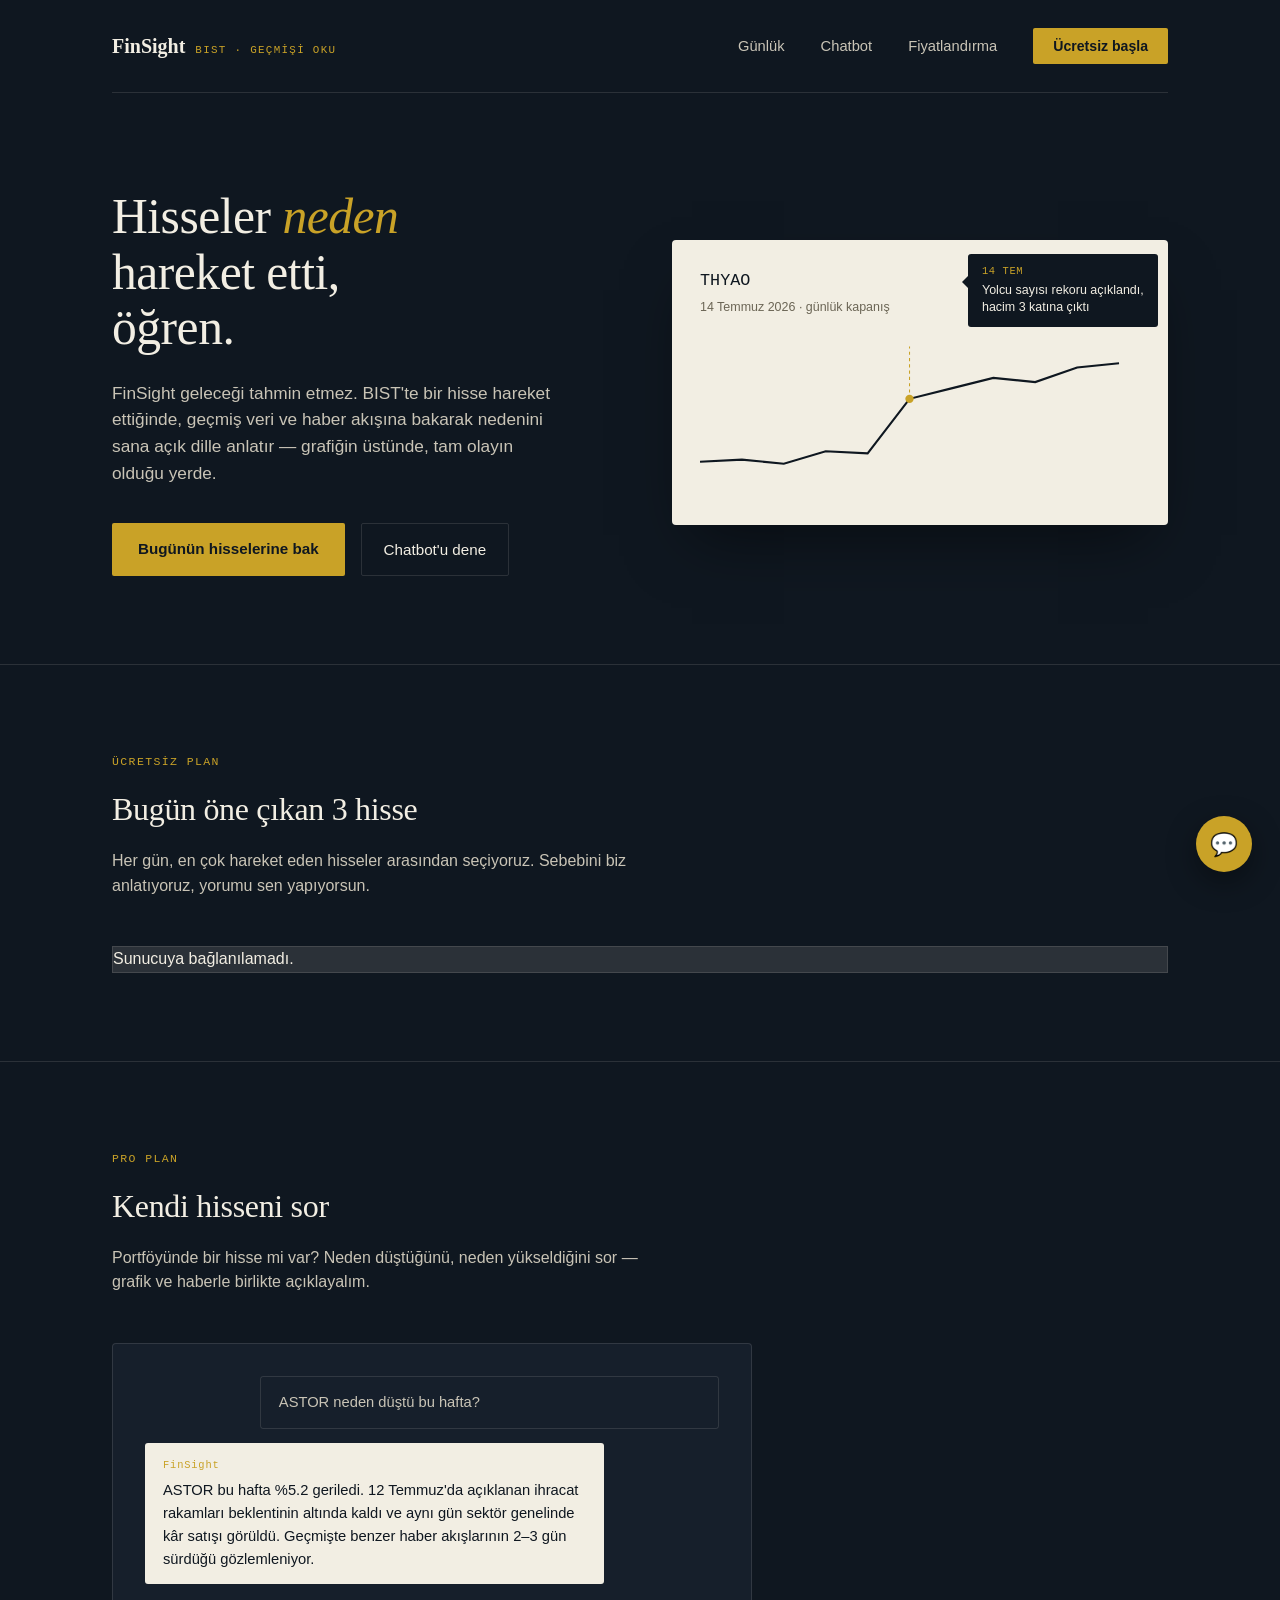
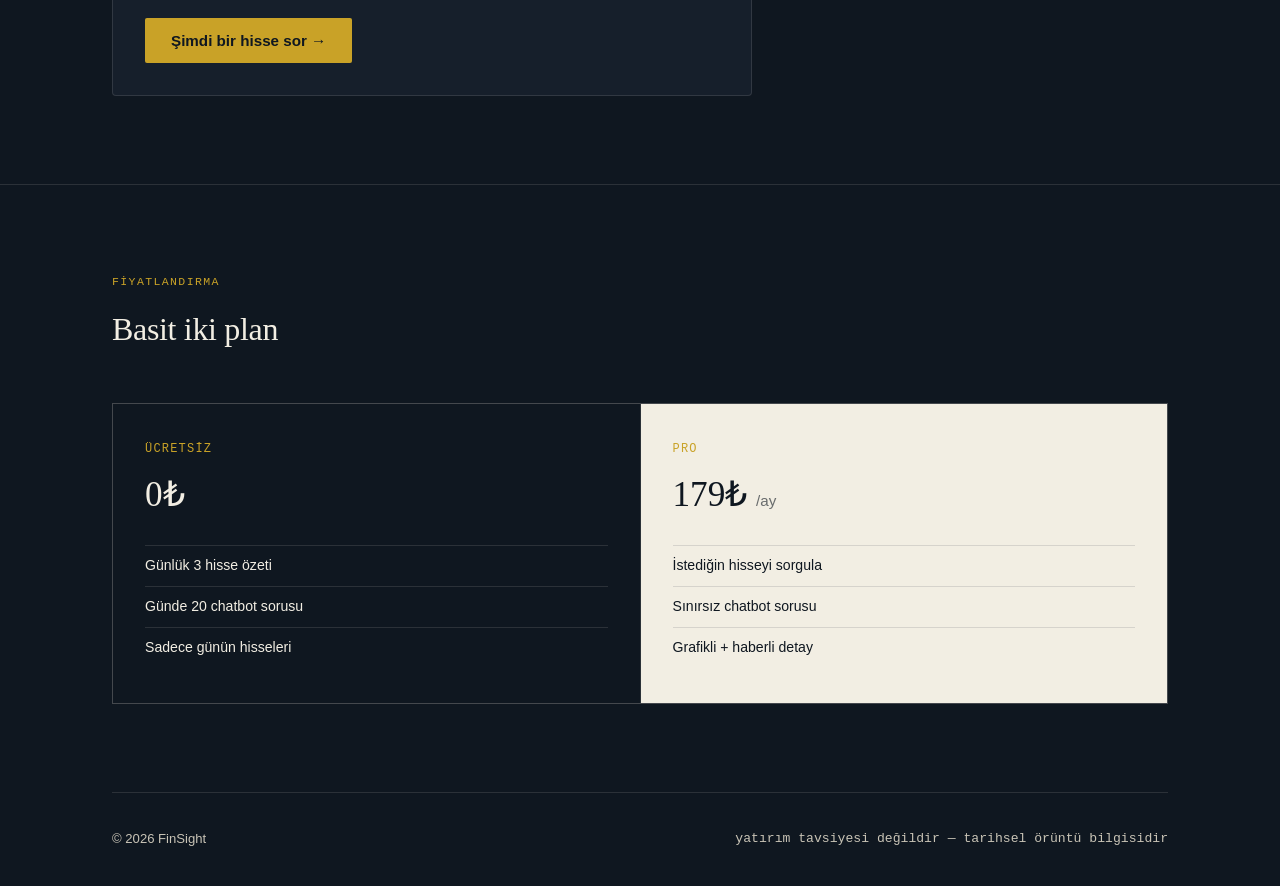
==== commit 1e753858: "feat: Prepare backend and frontend for production (Render + Vercel deployment) - Fixed backend impor" ====
--- a/frontend/index.html
+++ b/frontend/index.html
@@ -61,21 +61,7 @@
       <p>Her gün, en çok hareket eden hisseler arasından seçiyoruz. Sebebini biz anlatıyoruz, yorumu sen yapıyorsun.</p>
     </div>
     <div class="stock-grid">
-      <div class="stock-card" data-symbol="THYAO" data-summary="THYAO bugün %7.4 yükseldi. Temmuz yolcu istatistikleri beklentinin üzerinde geldi, hacim ortalamanın 3 katına çıktı.">
-        <div class="row1"><span class="sym">THYAO</span><span class="pct up">+7.4%</span></div>
-        <p class="why">Temmuz yolcu istatistikleri beklentinin üzerinde geldi, hacim ortalamanın 3 katına çıktı.</p>
-        <span class="tag">havacılık</span>
-      </div>
-      <div class="stock-card" data-symbol="AKBNK" data-summary="AKBNK bugün %1.9 geriledi. TCMB faiz kararı öncesi bankacılık endeksinde genel çekingenlik görüldü.">
-        <div class="row1"><span class="sym">AKBNK</span><span class="pct down">−1.9%</span></div>
-        <p class="why">TCMB faiz kararı öncesi bankacılık endeksinde genel çekingenlik görüldü.</p>
-        <span class="tag">bankacılık</span>
-      </div>
-      <div class="stock-card" data-symbol="EREGL" data-summary="EREGL bugün %2.1 yükseldi. Çelik ihracat fiyatlarında Avrupa talebine bağlı toparlanma sinyali var.">
-        <div class="row1"><span class="sym">EREGL</span><span class="pct up">+2.1%</span></div>
-        <p class="why">Çelik ihracat fiyatlarında Avrupa talebine bağlı toparlanma sinyali.</p>
-        <span class="tag">demir-çelik</span>
-      </div>
+      <!-- JavaScript will load daily stocks here -->
     </div>
   </div>
 </section>
@@ -178,7 +164,7 @@
       <input type="text" id="chatInput" placeholder="Bir hisse sor, örn: THYAO neden yükseldi?">
       <button class="chat-send" id="chatSend">Sor</button>
     </div>
-    <div class="chat-hint">demo modu — gerçek cevaplar backend bağlanınca gelecek</div>
+    <div class="chat-hint">FinSight AI, geçmiş benzer haber ve verilere dayalı tarihsel örüntü sunar.</div>
   </div>
 </aside>
 
